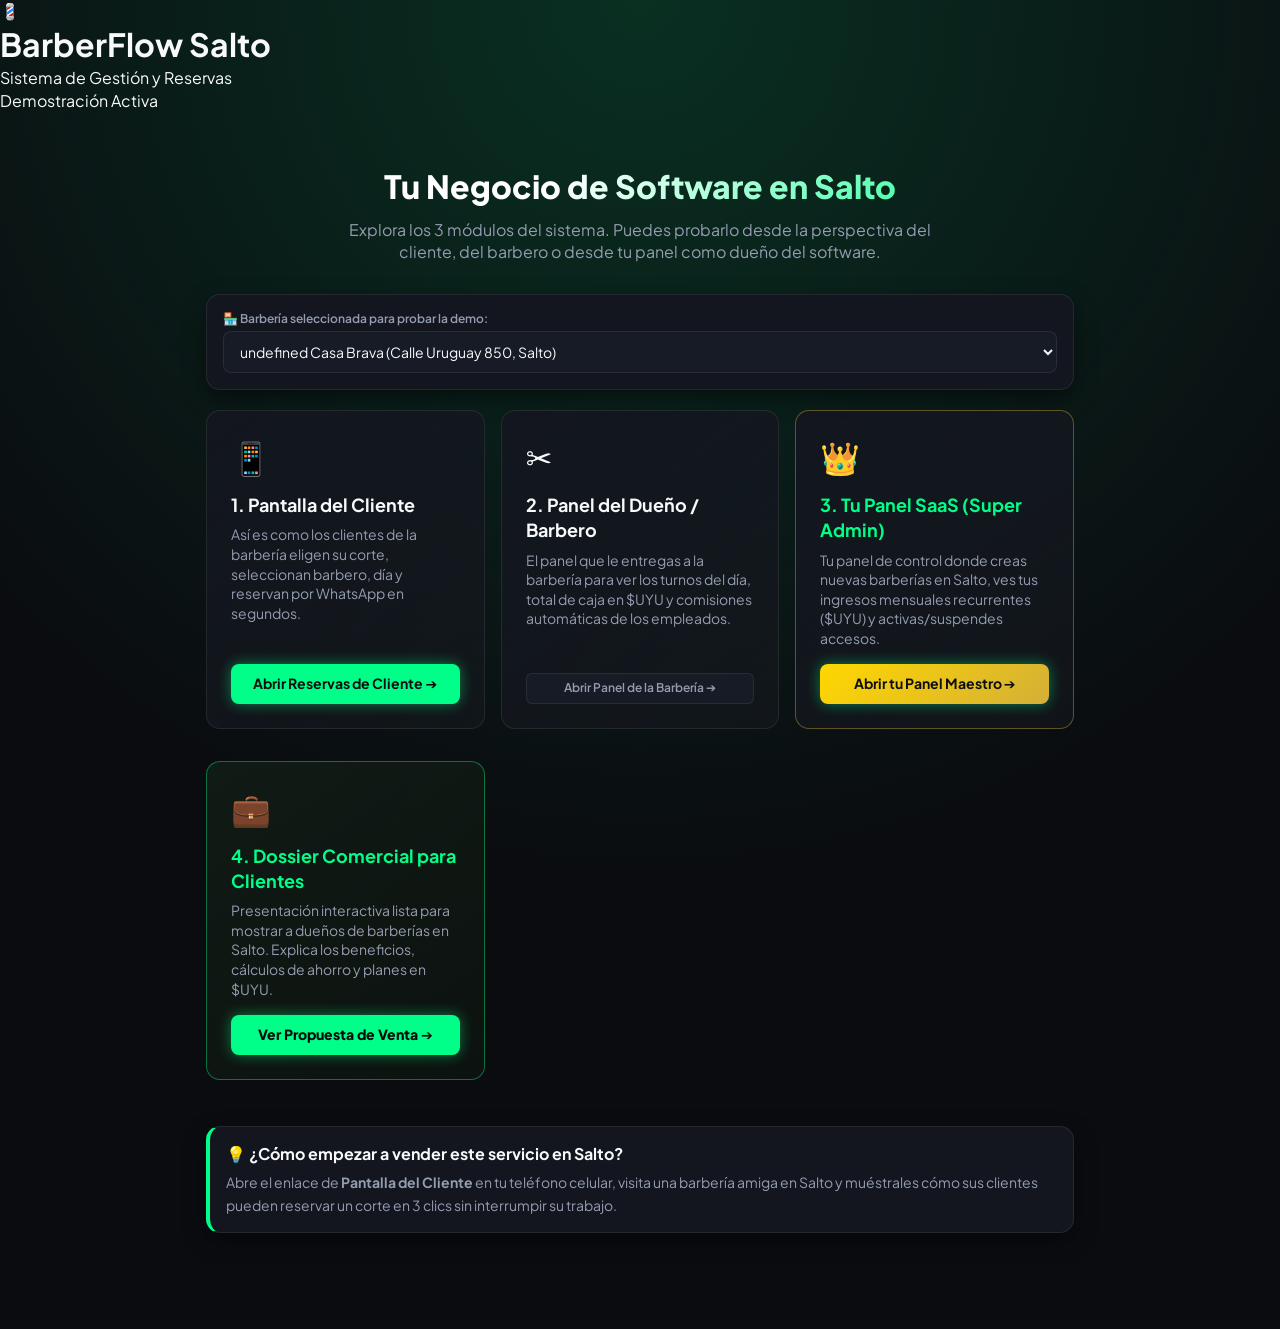
==== index.html @ 2b7e1302 "Initial commit - MiTurnoBarber SaaS" ====
<!DOCTYPE html>
<html lang="es">
<head>
  <meta charset="UTF-8">
  <meta name="viewport" content="width=device-width, initial-scale=1.0">
  <title>BarberFlow Salto | Plataforma SaaS de Gestión y Reservas</title>
  <link rel="stylesheet" href="styles.css">
  <style>
    .hero {
      text-align: center;
      padding: 40px 16px 20px 16px;
    }
    .hero h1 {
      font-size: 32px;
      font-weight: 800;
      background: linear-gradient(135deg, #fff 40%, var(--primary) 100%);
      -webkit-background-clip: text;
      -webkit-text-fill-color: transparent;
      margin-bottom: 10px;
    }
    .hero p {
      font-size: 16px;
      color: var(--text-muted);
      max-width: 600px;
      margin: 0 auto;
    }
    .module-card {
      display: flex;
      flex-direction: column;
      justify-content: space-between;
      border: 1px solid var(--border-color);
      border-radius: var(--radius);
      padding: 24px;
      background: linear-gradient(145deg, var(--bg-card) 0%, rgba(22, 25, 31, 0.6) 100%);
      transition: all 0.3s ease;
      margin-bottom: 16px;
    }
    .module-card:hover {
      border-color: var(--primary);
      transform: translateY(-2px);
      box-shadow: 0 12px 30px rgba(0,0,0,0.6);
    }
    .module-icon {
      font-size: 32px;
      margin-bottom: 12px;
    }
  </style>
</head>
<body>

  <!-- Encabezado Principal -->
  <header class="header">
    <div class="logo-container">
      <div class="logo-badge">💈</div>
      <div class="logo-text">
        <h1>BarberFlow Salto</h1>
        <p>Sistema de Gestión y Reservas</p>
      </div>
    </div>
    <div>
      <span class="badge badge-primary">Demostración Activa</span>
    </div>
  </header>

  <div class="container">
    <div class="hero">
      <h1>Tu Negocio de Software en Salto</h1>
      <p>Explora los 3 módulos del sistema. Puedes probarlo desde la perspectiva del cliente, del barbero o desde tu panel como dueño del software.</p>
    </div>

    <!-- Selector de Barbería Activa para la Demo -->
    <div class="card" style="margin-top: 10px;">
      <div class="form-group" style="margin-bottom: 0;">
        <label class="form-label">🏪 Barbería seleccionada para probar la demo:</label>
        <select id="shopSelector" class="form-select" onchange="changeDemoShop(this.value)">
          <!-- Opciones dinámicas -->
        </select>
      </div>
    </div>

    <!-- Módulos Interactivos -->
    <div style="display: grid; grid-template-columns: repeat(auto-fit, minmax(260px, 1fr)); gap: 16px; margin-top: 20px;">
      
      <!-- Módulo 1: Vista del Cliente -->
      <div class="module-card">
        <div>
          <div class="module-icon">📱</div>
          <h3 style="font-size: 18px; margin-bottom: 8px;">1. Pantalla del Cliente</h3>
          <p style="font-size: 14px; color: var(--text-muted); margin-bottom: 16px;">
            Así es como los clientes de la barbería eligen su corte, seleccionan barbero, día y reservan por WhatsApp en segundos.
          </p>
        </div>
        <a href="client.html" class="btn btn-primary btn-block">Abrir Reservas de Cliente ➔</a>
      </div>

      <!-- Módulo 2: Vista de la Barbería -->
      <div class="module-card">
        <div>
          <div class="module-icon">✂️</div>
          <h3 style="font-size: 18px; margin-bottom: 8px;">2. Panel del Dueño / Barbero</h3>
          <p style="font-size: 14px; color: var(--text-muted); margin-bottom: 16px;">
            El panel que le entregas a la barbería para ver los turnos del día, total de caja en $UYU y comisiones automáticas de los empleados.
          </p>
        </div>
        <a href="admin.html" class="btn btn-secondary btn-block">Abrir Panel de la Barbería ➔</a>
      </div>

      <!-- Módulo 3: Tu Super Panel de Administrador -->
      <div class="module-card" style="border-color: rgba(212, 175, 55, 0.4);">
        <div>
          <div class="module-icon">👑</div>
          <h3 style="font-size: 18px; margin-bottom: 8px; color: var(--primary);">3. Tu Panel SaaS (Super Admin)</h3>
          <p style="font-size: 14px; color: var(--text-muted); margin-bottom: 16px;">
            Tu panel de control donde creas nuevas barberías en Salto, ves tus ingresos mensuales recurrentes ($UYU) y activas/suspendes accesos.
          </p>
        </div>
        <a href="superadmin.html" class="btn btn-primary btn-block" style="background: linear-gradient(135deg, #ffd700 0%, #d4af37 100%);">Abrir tu Panel Maestro ➔</a>
      </div>

      <!-- Módulo 4: Propuesta Comercial para Nuevos Clientes -->
      <div class="module-card" style="border-color: rgba(0, 255, 136, 0.4); background: linear-gradient(145deg, #111b15 0%, rgba(13, 20, 16, 0.8) 100%);">
        <div>
          <div class="module-icon">💼</div>
          <h3 style="font-size: 18px; margin-bottom: 8px; color: #00ff88;">4. Dossier Comercial para Clientes</h3>
          <p style="font-size: 14px; color: var(--text-muted); margin-bottom: 16px;">
            Presentación interactiva lista para mostrar a dueños de barberías en Salto. Explica los beneficios, cálculos de ahorro y planes en $UYU.
          </p>
        </div>
        <a href="propuesta-comercial.html" class="btn btn-primary btn-block" style="background: #00ff88; color: #08090c; font-weight: 800; border-color: #00ff88;">Ver Propuesta de Venta ➔</a>
      </div>

    </div>

    <!-- Guía de ventas rápida -->
    <div class="card" style="margin-top: 30px; border-left: 4px solid var(--primary);">
      <h3 style="font-size: 16px; margin-bottom: 6px;">💡 ¿Cómo empezar a vender este servicio en Salto?</h3>
      <p style="font-size: 14px; color: var(--text-muted); line-height: 1.6;">
        Abre el enlace de <strong>Pantalla del Cliente</strong> en tu teléfono celular, visita una barbería amiga en Salto y muéstrales cómo sus clientes pueden reservar un corte en 3 clics sin interrumpir su trabajo.
      </p>
    </div>

  </div>

  <script src="app.js"></script>
  <script>
    function loadShopOptions() {
      const shops = getShops();
      const selector = document.getElementById('shopSelector');
      const active = getActiveShop();
      selector.innerHTML = shops.map(s => `
        <option value="${s.id}" ${s.id === active.id ? 'selected' : ''}>
          ${s.logoEmoji} ${s.name} (${s.address})
        </option>
      `).join('');
    }

    function changeDemoShop(shopId) {
      setActiveShop(shopId);
    }

    window.onload = loadShopOptions;
  </script>
</body>
</html>
---- styles.css ----
@import url('https://fonts.googleapis.com/css2?family=Cinzel:wght@600;700;800&family=Plus+Jakarta+Sans:wght@400;500;600;700;800&display=swap');

:root {
  --bg-main: #0a0c10;
  --bg-card: #13161f;
  --bg-card-hover: #1a1e2b;
  --bg-input: #171b26;
  --border-color: rgba(255, 255, 255, 0.08);
  --border-gold: rgba(0, 255, 136, 0.35); /* Cambia con el color flúor */
  --primary: #00ff88; /* Color Flúor dinámico */
  --primary-hover: #33ffa0;
  --primary-glow: rgba(0, 255, 136, 0.45);
  --primary-light: rgba(0, 255, 136, 0.15);
  --text-main: #f8f9fa;
  --text-muted: #949db0;
  --success: #25d366;
  --radius: 14px;
  --radius-sm: 10px;
  --shadow: 0 8px 24px -4px rgba(0, 0, 0, 0.6);
  --font-serif: 'Cinzel', Georgia, serif;
  --font-sans: 'Plus Jakarta Sans', system-ui, -apple-system, sans-serif;
}

* {
  box-sizing: border-box;
  margin: 0;
  padding: 0;
  font-family: var(--font-sans);
  -webkit-tap-highlight-color: transparent;
}

body {
  background-color: var(--bg-main);
  background-image: radial-gradient(circle at 50% 0%, var(--primary-light) 0%, transparent 60%);
  color: var(--text-main);
  line-height: 1.4;
  min-height: 100vh;
  padding-bottom: 70px;
}

.container {
  width: 100%;
  max-width: 900px;
  margin: 0 auto;
  padding: 12px 16px;
}

.container-sm {
  max-width: 480px;
}

/* Header Superior */
.header-top {
  display: flex;
  align-items: center;
  justify-content: space-between;
  padding: 14px 16px 8px 16px;
}

.brand-badge {
  display: inline-flex;
  align-items: center;
  gap: 8px;
  background: var(--primary-light);
  border: 1px solid var(--border-gold);
  padding: 4px 12px;
  border-radius: 20px;
  font-size: 11px;
  font-weight: 700;
  color: var(--primary);
  letter-spacing: 1.5px;
  text-transform: uppercase;
  box-shadow: 0 0 10px var(--primary-light);
}

/* Hero con Foto de Fondo del Local y Overlay Oscuro */
.hero-presentation {
  text-align: center;
  padding: 28px 16px 22px 16px;
  border-radius: var(--radius);
  margin-top: 6px;
  position: relative;
  overflow: hidden;
  border: 1px solid var(--border-gold);
  background-color: #12151e;
  background-size: cover;
  background-position: center;
  box-shadow: var(--shadow), 0 0 20px var(--primary-light);
}

.hero-overlay {
  position: absolute;
  top: 0;
  left: 0;
  right: 0;
  bottom: 0;
  background: linear-gradient(180deg, rgba(10, 12, 16, 0.78) 0%, rgba(10, 12, 16, 0.95) 100%);
  backdrop-filter: blur(2px);
  z-index: 1;
}

.hero-content {
  position: relative;
  z-index: 2;
}

.hero-presentation h1 {
  font-family: var(--font-serif);
  font-size: 26px;
  font-weight: 700;
  line-height: 1.25;
  color: #ffffff;
  margin-top: 8px;
  letter-spacing: 0.5px;
}

.hero-presentation h1 span {
  color: var(--primary);
  display: inline-block;
  text-shadow: 0 0 14px var(--primary-glow);
}

.hero-presentation p {
  font-size: 13px;
  color: var(--text-muted);
  margin-top: 8px;
  line-height: 1.45;
  max-width: 420px;
  margin-left: auto;
  margin-right: auto;
}

/* Barra de Confianza Rápida */
.trust-bar {
  display: flex;
  align-items: center;
  justify-content: space-around;
  background: var(--bg-card);
  border: 1px solid var(--border-color);
  border-radius: var(--radius-sm);
  padding: 10px 12px;
  margin: 12px 0 16px 0;
  font-size: 11px;
  font-weight: 600;
  color: var(--text-muted);
}

.trust-item {
  display: flex;
  align-items: center;
  gap: 5px;
}

.trust-item strong {
  color: #fff;
}

/* Tarjetas */
.card {
  background-color: var(--bg-card);
  border: 1px solid var(--border-color);
  border-radius: var(--radius);
  padding: 16px;
  margin-bottom: 14px;
  box-shadow: var(--shadow);
}

.card-header {
  display: flex;
  align-items: center;
  justify-content: space-between;
  margin-bottom: 14px;
}

.card-title {
  font-size: 15px;
  font-weight: 700;
  color: #fff;
  display: flex;
  align-items: center;
  gap: 8px;
}

.step-title {
  font-size: 13px;
  font-weight: 800;
  color: var(--text-main);
  display: flex;
  align-items: center;
  gap: 8px;
  margin-bottom: 12px;
  letter-spacing: 0.5px;
  text-transform: uppercase;
}

.step-number {
  background: var(--primary);
  color: #0c0e12;
  width: 22px;
  height: 22px;
  border-radius: 50%;
  display: inline-flex;
  align-items: center;
  justify-content: center;
  font-size: 12px;
  font-weight: 800;
  box-shadow: 0 0 10px var(--primary-glow);
}

/* Pestañas */
.nav-tabs {
  display: flex;
  gap: 8px;
  background-color: var(--bg-card);
  padding: 6px;
  border-radius: 12px;
  border: 1px solid var(--border-color);
  margin-bottom: 16px;
  overflow-x: auto;
}

.tab-btn {
  flex: 1;
  text-align: center;
  padding: 10px 12px;
  border-radius: 8px;
  font-size: 13px;
  font-weight: 700;
  color: var(--text-muted);
  text-decoration: none;
  border: none;
  background: transparent;
  cursor: pointer;
  transition: all 0.2s ease;
  white-space: nowrap;
}

.tab-btn.active, .tab-btn:hover {
  background-color: var(--primary-light);
  color: var(--primary);
  border: 1px solid var(--border-gold);
}

/* Servicios Compactos */
.services-compact-list {
  display: flex;
  flex-direction: column;
  gap: 10px;
}

.service-compact-card {
  background: var(--bg-input);
  border: 1.5px solid var(--border-color);
  border-radius: var(--radius-sm);
  padding: 10px 12px;
  display: flex;
  align-items: center;
  gap: 12px;
  cursor: pointer;
  transition: all 0.2s ease;
}

.service-compact-card:hover {
  border-color: var(--border-gold);
}

.service-compact-card.selected {
  border-color: var(--primary);
  background: linear-gradient(145deg, #1c212d 0%, var(--primary-light) 100%);
  box-shadow: 0 0 14px var(--primary-glow);
}

.service-compact-thumb {
  width: 58px;
  height: 58px;
  border-radius: 10px;
  object-fit: cover;
  flex-shrink: 0;
  border: 1px solid rgba(255, 255, 255, 0.1);
}

.service-compact-info {
  flex: 1;
  min-width: 0;
}

.service-compact-name {
  font-size: 14px;
  font-weight: 700;
  color: #ffffff;
  white-space: nowrap;
  overflow: hidden;
  text-overflow: ellipsis;
}

.service-compact-desc {
  font-size: 11px;
  color: var(--text-muted);
  white-space: nowrap;
  overflow: hidden;
  text-overflow: ellipsis;
  margin-top: 1px;
}

.service-compact-duration {
  font-size: 11px;
  color: var(--primary);
  font-weight: 600;
  margin-top: 2px;
}

.service-compact-price {
  font-size: 15px;
  font-weight: 800;
  color: var(--primary);
  text-align: right;
  flex-shrink: 0;
  text-shadow: 0 0 8px var(--primary-light);
}

/* Barberos Compactos */
.barbers-compact-grid {
  display: grid;
  grid-template-columns: repeat(auto-fit, minmax(130px, 1fr));
  gap: 10px;
}

.barber-compact-card {
  background: var(--bg-input);
  border: 1.5px solid var(--border-color);
  border-radius: var(--radius-sm);
  padding: 10px;
  display: flex;
  align-items: center;
  gap: 10px;
  cursor: pointer;
  transition: all 0.2s ease;
}

.barber-compact-card.selected {
  border-color: var(--primary);
  background: linear-gradient(145deg, #1c212d 0%, var(--primary-light) 100%);
  box-shadow: 0 0 12px var(--primary-glow);
}

.barber-compact-avatar {
  width: 42px;
  height: 42px;
  border-radius: 50%;
  object-fit: cover;
  border: 1.5px solid var(--primary);
  box-shadow: 0 0 8px var(--primary-light);
  flex-shrink: 0;
}

.barber-compact-name {
  font-size: 13px;
  font-weight: 700;
  color: #fff;
  line-height: 1.2;
}

.barber-compact-role {
  font-size: 10px;
  color: var(--primary);
  font-weight: 600;
}

/* Horarios */
.time-slots {
  display: grid;
  grid-template-columns: repeat(auto-fill, minmax(68px, 1fr));
  gap: 6px;
  margin-top: 8px;
}

.time-slot {
  background-color: var(--bg-input);
  border: 1px solid var(--border-color);
  border-radius: 8px;
  padding: 8px 2px;
  text-align: center;
  font-size: 13px;
  font-weight: 700;
  cursor: pointer;
  transition: all 0.15s ease;
}

.time-slot:hover {
  border-color: var(--primary);
}

.time-slot.selected {
  background-color: var(--primary);
  color: #0c0e12;
  font-weight: 800;
  box-shadow: 0 0 12px var(--primary-glow);
}

/* Selector de Paleta Flúor */
.fluor-palette-row {
  display: flex;
  gap: 12px;
  flex-wrap: wrap;
  margin-top: 8px;
  padding: 8px 0;
}

.fluor-color-btn {
  width: 42px;
  height: 42px;
  border-radius: 50%;
  border: 3px solid transparent;
  cursor: pointer;
  transition: all 0.25s ease;
  position: relative;
}

.fluor-color-btn:hover {
  transform: scale(1.15);
}

.fluor-color-btn.active {
  border-color: #ffffff;
  transform: scale(1.18);
  box-shadow: 0 0 18px currentColor;
}

.fluor-color-btn.active::after {
  content: '✓';
  position: absolute;
  top: 50%;
  left: 50%;
  transform: translate(-50%, -50%);
  color: #0c0e12;
  font-weight: 900;
  font-size: 18px;
}

/* Formularios */
.form-group {
  margin-bottom: 12px;
}

.form-label {
  display: block;
  font-size: 12px;
  font-weight: 600;
  color: var(--text-muted);
  margin-bottom: 4px;
}

.form-input, .form-select {
  width: 100%;
  background-color: var(--bg-input);
  border: 1px solid var(--border-color);
  color: var(--text-main);
  padding: 10px 12px;
  border-radius: 8px;
  font-size: 14px;
  outline: none;
  transition: border-color 0.2s;
}

.form-input:focus, .form-select:focus {
  border-color: var(--primary);
  box-shadow: 0 0 10px var(--primary-light);
}

/* Botones */
.btn {
  display: inline-flex;
  align-items: center;
  justify-content: center;
  gap: 8px;
  padding: 10px 16px;
  border-radius: 8px;
  font-size: 14px;
  font-weight: 700;
  border: none;
  cursor: pointer;
  text-decoration: none;
  transition: all 0.2s;
}

.btn-primary {
  background: var(--primary);
  color: #0c0e12;
  box-shadow: 0 0 14px var(--primary-glow);
}

.btn-primary:hover {
  filter: brightness(1.15);
  box-shadow: 0 0 20px var(--primary);
}

.btn-block {
  width: 100%;
}

.btn-whatsapp {
  background: linear-gradient(135deg, #25d366 0%, #128c7e 100%);
  color: #fff;
  font-size: 15px;
  font-weight: 800;
  padding: 14px;
  border-radius: 12px;
  border: none;
  cursor: pointer;
  width: 100%;
  display: flex;
  align-items: center;
  justify-content: center;
  gap: 8px;
  text-decoration: none;
  box-shadow: 0 4px 16px rgba(37, 211, 102, 0.35);
  transition: transform 0.15s ease;
}

.btn-whatsapp:active {
  transform: scale(0.98);
}

.btn-secondary {
  background-color: var(--bg-input);
  color: var(--text-muted);
  border: 1px solid var(--border-color);
  padding: 6px 12px;
  font-size: 12px;
  border-radius: 6px;
  text-decoration: none;
  font-weight: 600;
}

/* Métricas del admin */
.stats-grid {
  display: grid;
  grid-template-columns: repeat(auto-fit, minmax(130px, 1fr));
  gap: 10px;
  margin-bottom: 16px;
}

.stat-card {
  background-color: var(--bg-card);
  border: 1px solid var(--border-color);
  border-radius: 10px;
  padding: 12px;
}

.stat-val {
  font-size: 20px;
  font-weight: bold;
  color: var(--primary);
  margin-top: 2px;
}

.stat-label {
  font-size: 11px;
  color: var(--text-muted);
}

/* Modal */
.modal-overlay {
  position: fixed;
  top: 0;
  left: 0;
  right: 0;
  bottom: 0;
  background-color: rgba(0, 0, 0, 0.85);
  backdrop-filter: blur(6px);
  display: none;
  align-items: center;
  justify-content: center;
  z-index: 100;
  padding: 16px;
}

.modal-overlay.active {
  display: flex;
}

.modal {
  background-color: #151821;
  border: 1px solid var(--border-gold);
  border-radius: var(--radius);
  max-width: 420px;
  width: 100%;
  padding: 22px;
  box-shadow: 0 20px 30px rgba(0,0,0,0.8);
}

/* ==========================================================================
   ESTILOS DE PROMOCIONES Y CORTES DESTACADOS
   ========================================================================== */
.service-promo-badge {
  display: inline-flex;
  align-items: center;
  gap: 4px;
  background: var(--primary);
  color: #0c0e12;
  font-size: 10px;
  font-weight: 800;
  text-transform: uppercase;
  letter-spacing: 0.5px;
  padding: 2px 8px;
  border-radius: 999px;
  box-shadow: 0 0 10px var(--primary-glow);
  margin-bottom: 4px;
}

.service-compact-card.is-promo {
  border: 1.5px solid var(--primary);
  background: linear-gradient(135deg, rgba(22, 25, 31, 0.95) 0%, var(--primary-light) 100%);
  box-shadow: 0 0 12px var(--primary-light);
}

/* ==========================================================================
   ESTILOS DEL CARTEL QR PARA MOSTRADOR & IMPRESIÓN
   ========================================================================== */
.qr-poster-preview {
  background: #ffffff;
  color: #111827;
  padding: 26px 20px;
  border-radius: 16px;
  text-align: center;
  max-width: 380px;
  margin: 0 auto;
  box-shadow: 0 16px 36px rgba(0,0,0,0.6);
  border: 4px solid var(--primary);
  font-family: 'Segoe UI', system-ui, sans-serif;
}

.qr-poster-title {
  font-size: 24px;
  font-weight: 900;
  color: #0f172a;
  margin-bottom: 2px;
  text-transform: uppercase;
  letter-spacing: 0.8px;
}

.qr-poster-sub {
  font-size: 12px;
  font-weight: 700;
  color: #64748b;
  margin-bottom: 14px;
}

.qr-poster-box {
  background: #f8fafc;
  padding: 14px;
  border-radius: 14px;
  display: inline-block;
  margin-bottom: 12px;
  border: 2px dashed #cbd5e1;
}

.qr-poster-img {
  width: 190px;
  height: 190px;
  display: block;
}

.qr-poster-cta {
  font-size: 15px;
  font-weight: 800;
  color: #0f172a;
  margin-bottom: 8px;
}

.qr-poster-steps {
  display: flex;
  justify-content: space-around;
  font-size: 11px;
  color: #475569;
  font-weight: 600;
  border-top: 1px solid #e2e8f0;
  padding-top: 10px;
  margin-top: 8px;
}

/* Reglas de Impresión (@media print) */
@media print {
  body * {
    visibility: hidden !important;
  }
  .print-active, .print-active * {
    visibility: visible !important;
  }
  .print-active {
    position: fixed !important;
    left: 50% !important;
    top: 50% !important;
    transform: translate(-50%, -50%) !important;
    width: 90% !important;
    max-width: 500px !important;
    margin: 0 auto !important;
    padding: 24px !important;
    background: #ffffff !important;
    color: #000000 !important;
    display: block !important;
    z-index: 999999 !important;
    border: 2px solid #000 !important;
  }
  .no-print {
    display: none !important;
  }
}
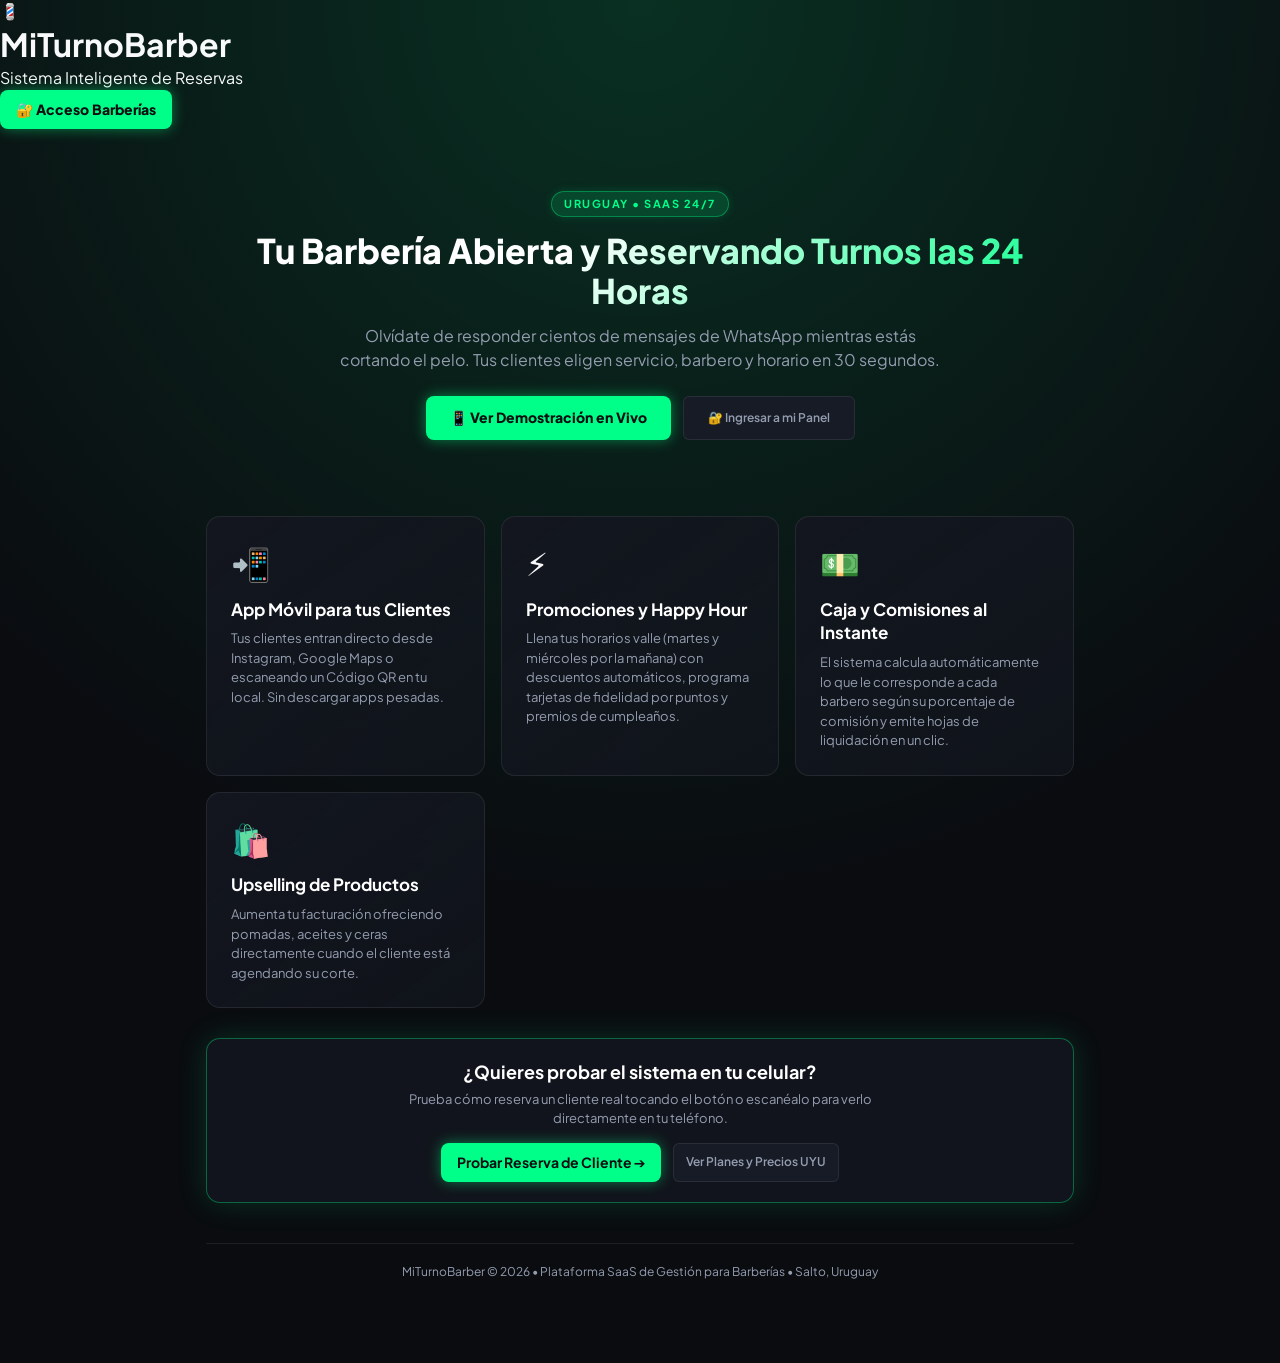
==== commit a0c11fd5: "Implement definitive architecture: auth guards, login page, promotions engine, multi-tenancy slug su" ====
--- a/index.html
+++ b/index.html
@@ -2,163 +2,174 @@
 <html lang="es">
 <head>
   <meta charset="UTF-8">
-  <meta name="viewport" content="width=device-width, initial-scale=1.0">
-  <title>BarberFlow Salto | Plataforma SaaS de Gestión y Reservas</title>
+  <meta name="viewport" content="width=device-width, initial-scale=1.0, maximum-scale=1.0, user-scalable=no">
+  <title>MiTurnoBarber | Plataforma SaaS de Reservas y Gestión para Barberías</title>
   <link rel="stylesheet" href="styles.css">
   <style>
-    .hero {
+    .hero-commercial {
       text-align: center;
-      padding: 40px 16px 20px 16px;
+      padding: 50px 16px 30px 16px;
     }
-    .hero h1 {
-      font-size: 32px;
+    .hero-commercial h1 {
+      font-size: 34px;
       font-weight: 800;
       background: linear-gradient(135deg, #fff 40%, var(--primary) 100%);
       -webkit-background-clip: text;
       -webkit-text-fill-color: transparent;
-      margin-bottom: 10px;
+      margin-bottom: 12px;
+      line-height: 1.2;
     }
-    .hero p {
+    .hero-commercial p {
       font-size: 16px;
       color: var(--text-muted);
-      max-width: 600px;
-      margin: 0 auto;
+      max-width: 620px;
+      margin: 0 auto 24px auto;
+      line-height: 1.5;
     }
-    .module-card {
+    .cta-row {
       display: flex;
-      flex-direction: column;
-      justify-content: space-between;
+      justify-content: center;
+      gap: 12px;
+      flex-wrap: wrap;
+      margin-bottom: 36px;
+    }
+    .feature-grid {
+      display: grid;
+      grid-template-columns: repeat(auto-fit, minmax(250px, 1fr));
+      gap: 16px;
+      margin-top: 10px;
+    }
+    .feature-box {
+      background: linear-gradient(145deg, var(--bg-card) 0%, rgba(18, 22, 30, 0.7) 100%);
       border: 1px solid var(--border-color);
       border-radius: var(--radius);
       padding: 24px;
-      background: linear-gradient(145deg, var(--bg-card) 0%, rgba(22, 25, 31, 0.6) 100%);
       transition: all 0.3s ease;
-      margin-bottom: 16px;
     }
-    .module-card:hover {
+    .feature-box:hover {
       border-color: var(--primary);
-      transform: translateY(-2px);
-      box-shadow: 0 12px 30px rgba(0,0,0,0.6);
+      transform: translateY(-3px);
+      box-shadow: 0 10px 25px rgba(0, 255, 136, 0.15);
     }
-    .module-icon {
+    .feature-icon {
       font-size: 32px;
       margin-bottom: 12px;
+    }
+    .feature-title {
+      font-size: 17px;
+      font-weight: 700;
+      color: #fff;
+      margin-bottom: 8px;
+    }
+    .feature-desc {
+      font-size: 13px;
+      color: var(--text-muted);
+      line-height: 1.5;
+    }
+    .preview-phone-box {
+      background: #11141c;
+      border: 1px solid var(--border-gold);
+      border-radius: var(--radius);
+      padding: 20px;
+      margin: 30px 0;
+      text-align: center;
+      box-shadow: 0 0 30px rgba(0,255,136,0.15);
     }
   </style>
 </head>
 <body>
 
-  <!-- Encabezado Principal -->
+  <!-- Encabezado Principal Comercial -->
   <header class="header">
     <div class="logo-container">
       <div class="logo-badge">💈</div>
       <div class="logo-text">
-        <h1>BarberFlow Salto</h1>
-        <p>Sistema de Gestión y Reservas</p>
+        <h1>MiTurnoBarber</h1>
+        <p>Sistema Inteligente de Reservas</p>
       </div>
     </div>
     <div>
-      <span class="badge badge-primary">Demostración Activa</span>
+      <a href="login.html" class="btn btn-primary btn-sm" style="font-weight: 800;">
+        🔐 Acceso Barberías
+      </a>
     </div>
   </header>
 
   <div class="container">
-    <div class="hero">
-      <h1>Tu Negocio de Software en Salto</h1>
-      <p>Explora los 3 módulos del sistema. Puedes probarlo desde la perspectiva del cliente, del barbero o desde tu panel como dueño del software.</p>
-    </div>
+    
+    <!-- Hero Principal -->
+    <div class="hero-commercial">
+      <div class="brand-badge" style="margin-bottom: 14px;">URUGUAY • SaaS 24/7</div>
+      <h1>Tu Barbería Abierta y Reservando Turnos las 24 Horas</h1>
+      <p>
+        Olvídate de responder cientos de mensajes de WhatsApp mientras estás cortando el pelo. Tus clientes eligen servicio, barbero y horario en 30 segundos.
+      </p>
 
-    <!-- Selector de Barbería Activa para la Demo -->
-    <div class="card" style="margin-top: 10px;">
-      <div class="form-group" style="margin-bottom: 0;">
-        <label class="form-label">🏪 Barbería seleccionada para probar la demo:</label>
-        <select id="shopSelector" class="form-select" onchange="changeDemoShop(this.value)">
-          <!-- Opciones dinámicas -->
-        </select>
+      <div class="cta-row">
+        <a href="client.html?b=casa-brava" class="btn btn-primary" style="padding: 12px 24px; font-weight: 800;">
+          📱 Ver Demostración en Vivo
+        </a>
+        <a href="login.html" class="btn btn-secondary" style="padding: 12px 24px;">
+          🔐 Ingresar a mi Panel
+        </a>
       </div>
     </div>
 
-    <!-- Módulos Interactivos -->
-    <div style="display: grid; grid-template-columns: repeat(auto-fit, minmax(260px, 1fr)); gap: 16px; margin-top: 20px;">
+    <!-- Módulos y Beneficios -->
+    <div class="feature-grid">
       
-      <!-- Módulo 1: Vista del Cliente -->
-      <div class="module-card">
-        <div>
-          <div class="module-icon">📱</div>
-          <h3 style="font-size: 18px; margin-bottom: 8px;">1. Pantalla del Cliente</h3>
-          <p style="font-size: 14px; color: var(--text-muted); margin-bottom: 16px;">
-            Así es como los clientes de la barbería eligen su corte, seleccionan barbero, día y reservan por WhatsApp en segundos.
-          </p>
-        </div>
-        <a href="client.html" class="btn btn-primary btn-block">Abrir Reservas de Cliente ➔</a>
+      <div class="feature-box">
+        <div class="feature-icon">📲</div>
+        <h3 class="feature-title">App Móvil para tus Clientes</h3>
+        <p class="feature-desc">
+          Tus clientes entran directo desde Instagram, Google Maps o escaneando un Código QR en tu local. Sin descargar apps pesadas.
+        </p>
       </div>
 
-      <!-- Módulo 2: Vista de la Barbería -->
-      <div class="module-card">
-        <div>
-          <div class="module-icon">✂️</div>
-          <h3 style="font-size: 18px; margin-bottom: 8px;">2. Panel del Dueño / Barbero</h3>
-          <p style="font-size: 14px; color: var(--text-muted); margin-bottom: 16px;">
-            El panel que le entregas a la barbería para ver los turnos del día, total de caja en $UYU y comisiones automáticas de los empleados.
-          </p>
-        </div>
-        <a href="admin.html" class="btn btn-secondary btn-block">Abrir Panel de la Barbería ➔</a>
+      <div class="feature-box">
+        <div class="feature-icon">⚡</div>
+        <h3 class="feature-title">Promociones y Happy Hour</h3>
+        <p class="feature-desc">
+          Llena tus horarios valle (martes y miércoles por la mañana) con descuentos automáticos, programa tarjetas de fidelidad por puntos y premios de cumpleaños.
+        </p>
       </div>
 
-      <!-- Módulo 3: Tu Super Panel de Administrador -->
-      <div class="module-card" style="border-color: rgba(212, 175, 55, 0.4);">
-        <div>
-          <div class="module-icon">👑</div>
-          <h3 style="font-size: 18px; margin-bottom: 8px; color: var(--primary);">3. Tu Panel SaaS (Super Admin)</h3>
-          <p style="font-size: 14px; color: var(--text-muted); margin-bottom: 16px;">
-            Tu panel de control donde creas nuevas barberías en Salto, ves tus ingresos mensuales recurrentes ($UYU) y activas/suspendes accesos.
-          </p>
-        </div>
-        <a href="superadmin.html" class="btn btn-primary btn-block" style="background: linear-gradient(135deg, #ffd700 0%, #d4af37 100%);">Abrir tu Panel Maestro ➔</a>
+      <div class="feature-box">
+        <div class="feature-icon">💵</div>
+        <h3 class="feature-title">Caja y Comisiones al Instante</h3>
+        <p class="feature-desc">
+          El sistema calcula automáticamente lo que le corresponde a cada barbero según su porcentaje de comisión y emite hojas de liquidación en un clic.
+        </p>
       </div>
 
-      <!-- Módulo 4: Propuesta Comercial para Nuevos Clientes -->
-      <div class="module-card" style="border-color: rgba(0, 255, 136, 0.4); background: linear-gradient(145deg, #111b15 0%, rgba(13, 20, 16, 0.8) 100%);">
-        <div>
-          <div class="module-icon">💼</div>
-          <h3 style="font-size: 18px; margin-bottom: 8px; color: #00ff88;">4. Dossier Comercial para Clientes</h3>
-          <p style="font-size: 14px; color: var(--text-muted); margin-bottom: 16px;">
-            Presentación interactiva lista para mostrar a dueños de barberías en Salto. Explica los beneficios, cálculos de ahorro y planes en $UYU.
-          </p>
-        </div>
-        <a href="propuesta-comercial.html" class="btn btn-primary btn-block" style="background: #00ff88; color: #08090c; font-weight: 800; border-color: #00ff88;">Ver Propuesta de Venta ➔</a>
+      <div class="feature-box">
+        <div class="feature-icon">🛍️</div>
+        <h3 class="feature-title">Upselling de Productos</h3>
+        <p class="feature-desc">
+          Aumenta tu facturación ofreciendo pomadas, aceites y ceras directamente cuando el cliente está agendando su corte.
+        </p>
       </div>
 
     </div>
 
-    <!-- Guía de ventas rápida -->
-    <div class="card" style="margin-top: 30px; border-left: 4px solid var(--primary);">
-      <h3 style="font-size: 16px; margin-bottom: 6px;">💡 ¿Cómo empezar a vender este servicio en Salto?</h3>
-      <p style="font-size: 14px; color: var(--text-muted); line-height: 1.6;">
-        Abre el enlace de <strong>Pantalla del Cliente</strong> en tu teléfono celular, visita una barbería amiga en Salto y muéstrales cómo sus clientes pueden reservar un corte en 3 clics sin interrumpir su trabajo.
+    <!-- Caja de Prueba Rápida -->
+    <div class="preview-phone-box">
+      <h3 style="font-size: 18px; color: #fff; margin-bottom: 6px;">¿Quieres probar el sistema en tu celular?</h3>
+      <p style="font-size: 13px; color: var(--text-muted); max-width: 500px; margin: 0 auto 16px auto;">
+        Prueba cómo reserva un cliente real tocando el botón o escanéalo para verlo directamente en tu teléfono.
       </p>
+      <div style="display: flex; justify-content: center; gap: 12px; flex-wrap: wrap;">
+        <a href="client.html?b=casa-brava" class="btn btn-primary btn-sm">Probar Reserva de Cliente ➔</a>
+        <a href="propuesta-comercial.html" class="btn btn-secondary btn-sm">Ver Planes y Precios UYU</a>
+      </div>
+    </div>
+
+    <div style="text-align: center; font-size: 12px; color: var(--text-muted); margin-top: 40px; padding-top: 20px; border-top: 1px solid var(--border-color);">
+      MiTurnoBarber © 2026 • Plataforma SaaS de Gestión para Barberías • Salto, Uruguay
     </div>
 
   </div>
 
   <script src="app.js"></script>
-  <script>
-    function loadShopOptions() {
-      const shops = getShops();
-      const selector = document.getElementById('shopSelector');
-      const active = getActiveShop();
-      selector.innerHTML = shops.map(s => `
-        <option value="${s.id}" ${s.id === active.id ? 'selected' : ''}>
-          ${s.logoEmoji} ${s.name} (${s.address})
-        </option>
-      `).join('');
-    }
-
-    function changeDemoShop(shopId) {
-      setActiveShop(shopId);
-    }
-
-    window.onload = loadShopOptions;
-  </script>
 </body>
 </html>
